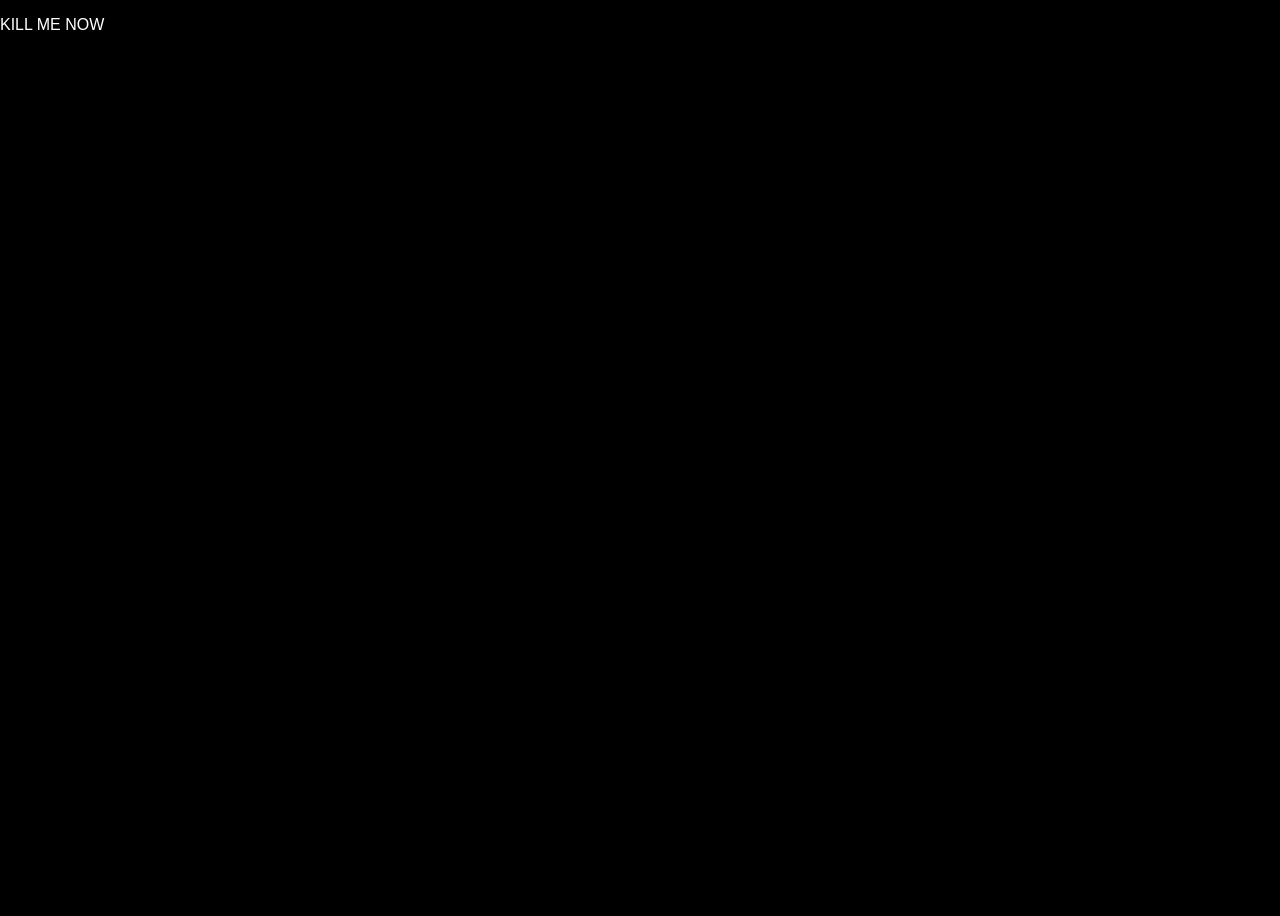
==== game.html @ 78bb72ed "finished splash page, started game" ====
<!DOCTYPE html>

<html>
    <head>
        <meta charset="utf-8"> 
        <meta name="viewport" content="width=device-width, initial-scale=1">
        <title>Color Flow</title>
        <link rel="stylesheet" href="css/game.css">
        <script src = "js/game.js"></script>
    </head>

    <body>
        <p>KILL ME NOW</p>
    </body>
</html>
---- css/game.css ----
html{
    padding:0;
    margin:0;
    height:100%;
    width: 100%;
}

body{
    margin: 0;
    padding: 0;
    height:100%;
    width: 100%;
    overflow: hidden;
    background-color: black;
    color:white;
    font-family: 'Open Sans', 'Helvetica Neue', sans-serif;
}
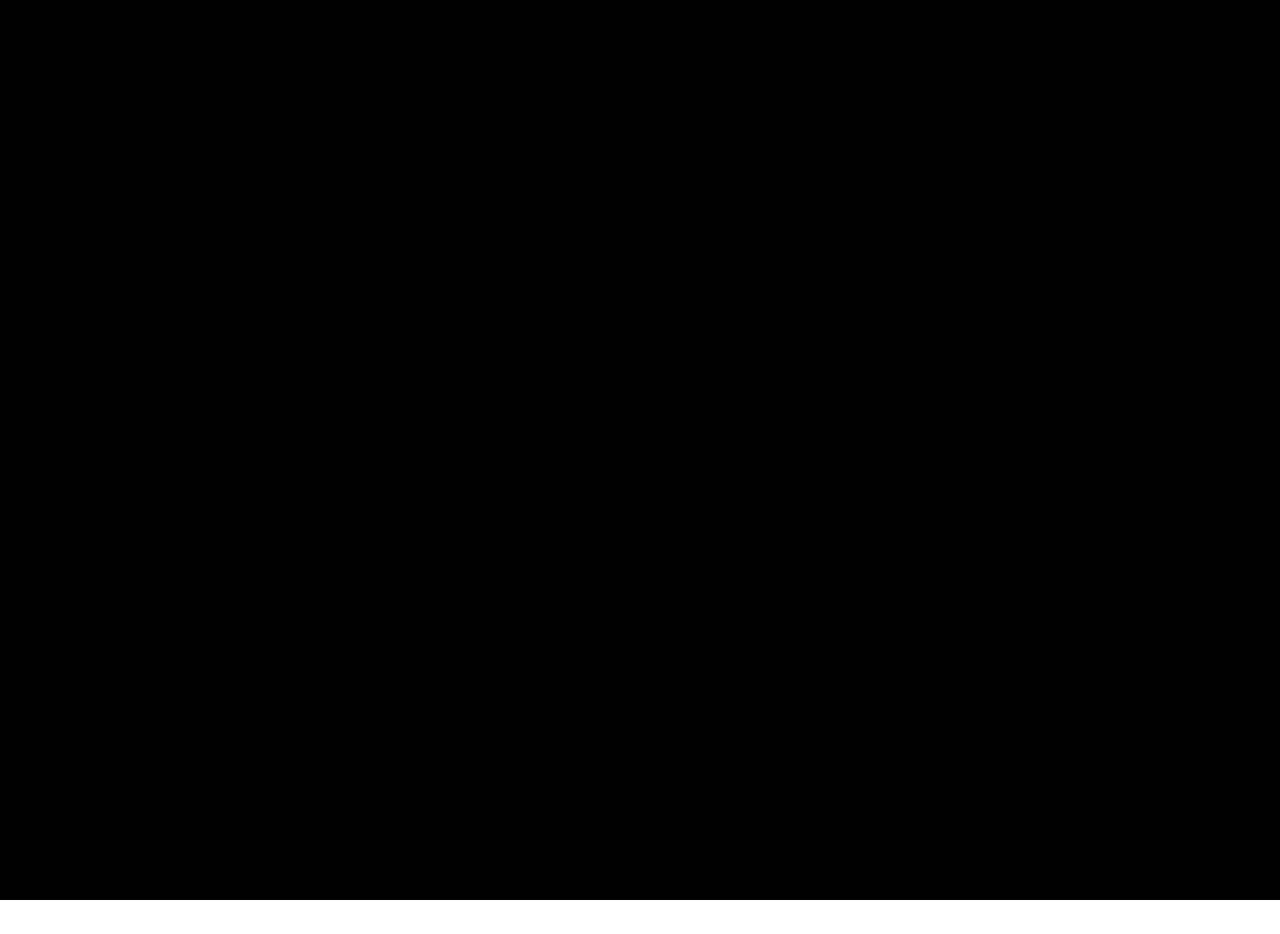
==== commit c113ed57: "push" ====
--- a/game.html
+++ b/game.html
@@ -10,6 +10,7 @@
     </head>
 
     <body>
+        <canvas id='canvas'></canvas>
         <p>KILL ME NOW</p>
     </body>
 </html>
--- a/css/game.css
+++ b/css/game.css
@@ -5,13 +5,19 @@
     width: 100%;
 }
 
+
 body{
     margin: 0;
     padding: 0;
     height:100%;
     width: 100%;
     overflow: hidden;
-    background-color: black;
     color:white;
     font-family: 'Open Sans', 'Helvetica Neue', sans-serif;
 }
+
+#canvas{
+    display: block;
+    width: 100vw;
+    height: 100vh;
+}
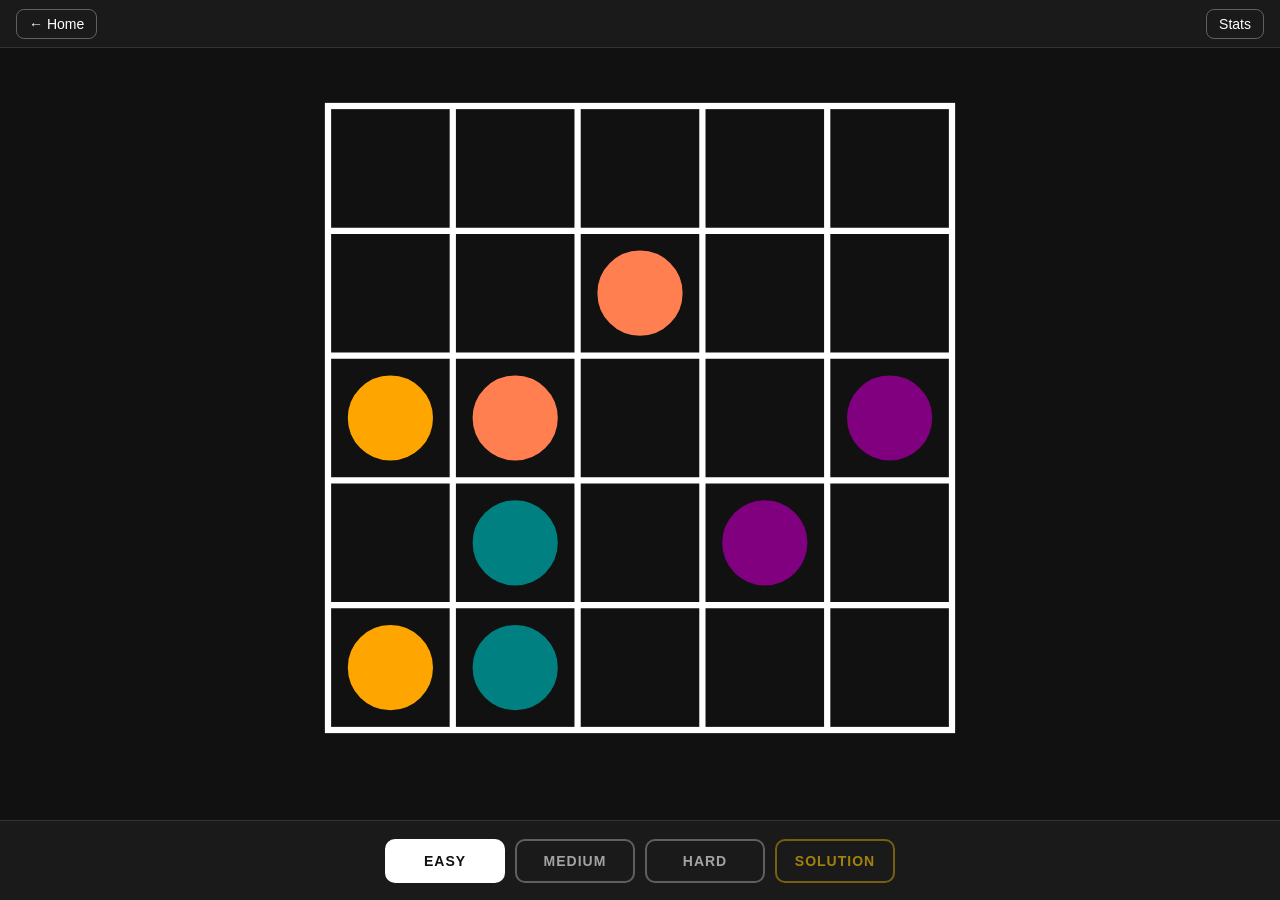
==== commit c4cbdb36: "finished" ====
--- a/game.html
+++ b/game.html
@@ -1,16 +1,32 @@
+<!--
+* Tony Yuan
+* March 12 2026
+* A html file holding the main canvas and button for the game
+-->
 <!DOCTYPE html>
+<html lang="en">
+<head>
+    <meta charset="UTF-8"/>
+    <meta name="viewport" content="width=device-width, initial-scale=1.0, user-scalable=no"/>
+    <title>Flow Free</title>
+    <link rel="stylesheet" href="css/game.css"/>
+</head>
+<body>
 
-<html>
-    <head>
-        <meta charset="utf-8"> 
-        <meta name="viewport" content="width=device-width, initial-scale=1">
-        <title>Color Flow</title>
-        <link rel="stylesheet" href="css/game.css">
-        <script src = "js/game.js"></script>
-    </head>
+    <div class="top-bar">
+        <a href="index.html" class="btn-back">&#8592; Home</a>
+        <a href="stats.html" class="btn-stats">Stats</a>
+    </div>
 
-    <body>
-        <canvas id='canvas'></canvas>
-        <p>KILL ME NOW</p>
-    </body>
+    <canvas id="canvas"></canvas>
+
+    <div class="btn-row">
+        <button id="btn-easy" class="active">Easy</button>
+        <button id="btn-medium">Medium</button>
+        <button id="btn-hard">Hard</button>
+        <button id="btn-solution" class="btn-solution">Solution</button>
+    </div>
+
+    <script src="js/game.js"></script>
+</body>
 </html>
--- a/css/game.css
+++ b/css/game.css
@@ -1,23 +1,113 @@
-html{
-    padding:0;
-    margin:0;
-    height:100%;
-    width: 100%;
+/**
+* Tony Yuan
+* March 12 2026
+* A CSS file that contains all the visuals for the main game
+**/
+* {
+    margin: 0;
+    padding: 0;
+    box-sizing: border-box;
 }
 
-
-body{
-    margin: 0;
-    padding: 0;
-    height:100%;
+html, body {
     width: 100%;
+    height: 100%;
+    background: #111;
+    color: white;
+    font-family: Arial, sans-serif;
     overflow: hidden;
-    color:white;
-    font-family: 'Open Sans', 'Helvetica Neue', sans-serif;
+    display: flex;
+    flex-direction: column;
 }
 
-#canvas{
+/* ── Top bar ─────────────────────────────────────── */
+
+.top-bar {
+    display: flex;
+    align-items: center;
+    justify-content: space-between;
+    height: 48px;
+    padding: 0 16px;
+    background: #1a1a1a;
+    border-bottom: 1px solid #333;
+    flex-shrink: 0;
+}
+
+.btn-back,
+.btn-stats {
+    color: white;
+    text-decoration: none;
+    font-size: 14px;
+    padding: 6px 12px;
+    border: 1px solid rgba(255, 255, 255, 0.3);
+    border-radius: 8px;
+    transition: border-color 0.2s, background 0.2s;
+    white-space: nowrap;
+}
+
+.btn-back:hover,
+.btn-stats:hover {
+    border-color: white;
+    background: rgba(255, 255, 255, 0.1);
+}
+
+/* ── Canvas ──────────────────────────────────────── */
+
+canvas {
     display: block;
-    width: 100vw;
-    height: 100vh;
+    width: 100%;
+    flex: 1;
+    min-height: 0;
+    touch-action: none;
+}
+
+/* ── Bottom button row ───────────────────────────── */
+
+.btn-row {
+    display: flex;
+    gap: 10px;
+    padding: 12px 16px;
+    height: 80px;
+    justify-content: center;
+    align-items: center;
+    flex-shrink: 0;
+    background: #1a1a1a;
+    border-top: 1px solid #333;
+}
+
+.btn-row button {
+    flex: 1;
+    max-width: 120px;
+    height: 44px;
+    border: 2px solid rgba(255, 255, 255, 0.3);
+    background: transparent;
+    color: rgba(255, 255, 255, 0.6);
+    font-size: 14px;
+    font-weight: 600;
+    letter-spacing: 1px;
+    text-transform: uppercase;
+    border-radius: 10px;
+    cursor: pointer;
+    transition: border-color 0.2s, color 0.2s, background 0.2s;
+}
+
+.btn-row button:hover {
+    border-color: white;
+    color: white;
+}
+
+.btn-row button.active {
+    background: white;
+    border-color: white;
+    color: #111;
+}
+
+.btn-row .btn-solution {
+    border-color: rgba(255, 200, 0, 0.4);
+    color: rgba(255, 200, 0, 0.6);
+}
+
+.btn-row .btn-solution:hover {
+    border-color: #ffc800;
+    color: #ffc800;
 }
